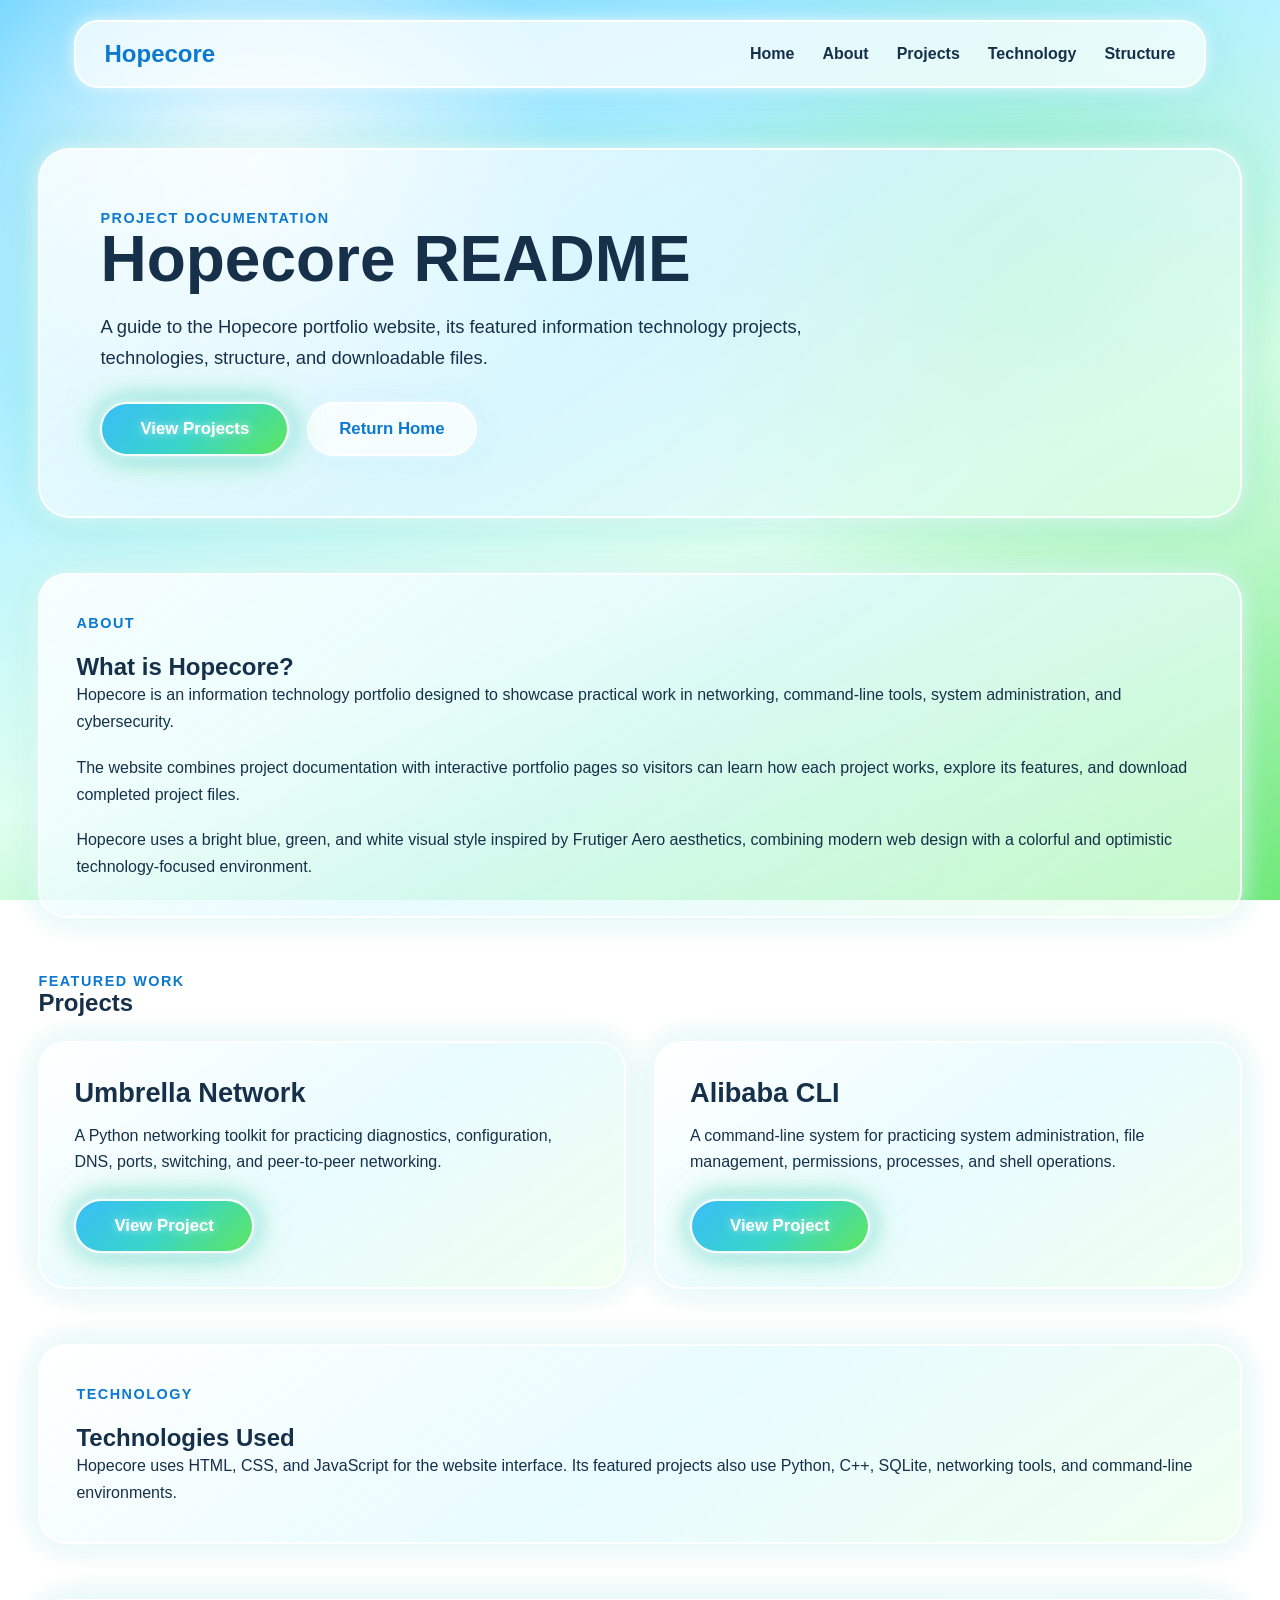
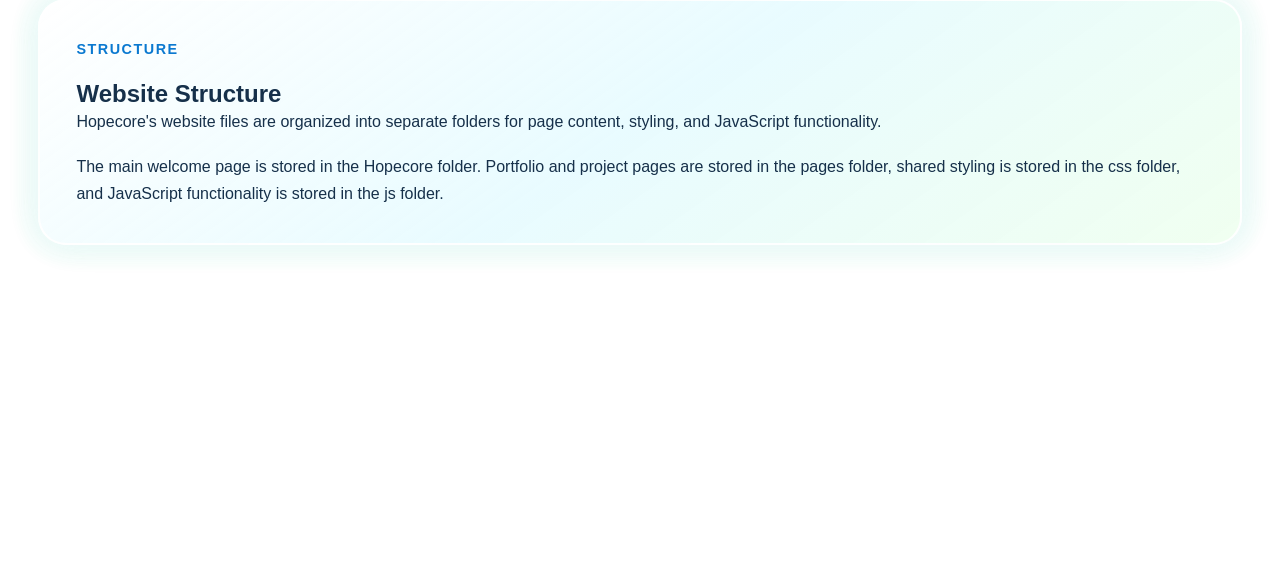
==== readme.html @ a3d198f1 "Initial Hopecore website" ====
<!DOCTYPE html>
<html lang = "en">

<head>
    <meta charset="UTF-8">
    <meta name="viewport" content="width=device-width, initial-scale=1.0">

    <meta
        name="description"
        content="Hopecore README - Learn about the Hopecore portfolio,
        its featured projects, technologies, structure, and project downloads."
    >

    <title>Hopecore | README</title>

    <link rel="stylesheet" href="css/styles.css">
</head>

<body>

    <!-- ====================
          HEADER
          ==================== -->

    <header class="site-header">

        <div class="header-container">
            <a href="pages/portfolio.html" class="site-logo">
                Hopecore
            </a>

            <nav class="main-navigation" aria-label="Main navigation">

                <a href="pages/portfolio.html">
                    Home
                </a>

                <a href="#about">
                    About
                </a>

                <a href="#projects">
                    Projects
                </a>

                <a href="#technology">
                    Technology
                </a>

                <a href="#structure">
                    Structure
                </a>

            </nav>

        </div>

    </header>

    <!-- ====================
          MAIN 
          ==================== -->

    <main class="readme-page">

        <!-- ====================
          HERO 
          ==================== -->

        <section class="hero-section">

            <div class="hero-content">

                <p class="section-label">
                    Project Documentation
                </p>

                <h1>
                    Hopecore README
                </h1>

                <p class="hero-description">
                    A guide to the Hopecore portfolio website,
                    its featured information technology projects,
                    technologies, structure, and downloadable files.
                </p>

                <div class="hero-buttons">
                    <a href="#projects" class="primary-button">
                        View Projects
                    </a>

                    <a href="pages/portfolio.html" class="secondary-button">
                        Return Home
                    </a>
                </div>

            </div>
            
        </section>

        <!-- ====================
          ABOUT
          ==================== -->

        <section id="about" class="content-section">

            <div class="section-container glass-panel readme-panel">

                <p class="section-label">
                    About
                </p>

                <h2>
                    What is Hopecore?
                </h2>

                <p>
                    Hopecore is an information technology portfolio
                    designed to showcase practical work in networking,
                    command-line tools, system administration,
                    and cybersecurity.
                </p>

                <p>
                    The website combines project documentation with
                    interactive portfolio pages so visitors can learn
                    how each project works, explore its features,
                    and download completed project files.
                </p>

                <p>
                    Hopecore uses a bright blue, green, and white
                    visual style inspired by Frutiger Aero aesthetics,
                    combining modern web design with a colorful and
                    optimistic technology-focused environment.
                </p>

            </div>

        </section>

        <!-- ====================
             PROJECT
             ==================== -->
        
        <section id="projects" class="content-section">
            
            <div class="section-container">

                <p class="section-label">
                    Featured work
                </p>

                <h2>
                    Projects
                </h2>

                <div class="readme-projects-grid">

                <!-- Umbrella Network -->
                
                <article class="glass-card project-card">

                    <h3>
                        Umbrella Network
                    </h3>

                    <p>
                        A Python networking toolkit for practicing diagnostics,
                        configuration, DNS, ports, switching, and peer-to-peer networking.
                    </p>

                    <a href="pages/umbrella-network.html" class="primary-button">
                        View Project
                    </a>

                </article>

                <!-- Alibaba CLI -->
                
                <article class="glass-card project-card">

                    <h3>
                        Alibaba CLI
                    </h3>

                    <p>
                        A command-line system for practicing system administration,
                        file management, permissions, processes, and shell operations.
                    </p>

                    <a href="pages/alibaba-cli.html" class="primary-button">
                        View Project
                    </a>

                </article>

                </div>

            </div>
        
        </section>

        <!-- ====================
             TECHNOLOGY 
             ==================== -->
        
        <section id="technology" class="content-section">

            <div class="section-container glass-panel readme-panel">

                <p class="section-label">
                    Technology
                </p>

                <h2>
                    Technologies Used
                </h2>

                <p>
                    Hopecore uses HTML, CSS, and JavaScript for the website interface.
                    Its featured projects also use Python, C++, SQLite,
                    networking tools, and command-line environments.
                </p>
            </div>
        </section>

        <!-- ====================
             STRUCTURE
             ==================== -->

        <section id="structure" class="content-section">

            <div class="section-container glass-panel readme-panel">

                <p class="section-label">
                    Structure
                </p>

                <h2>
                    Website Structure
                </h2>

                <p>
                    Hopecore's website files are organized into separate folders
                    for page content, styling, and JavaScript functionality.
                </p>

                <p>
                    The main welcome page is stored in the Hopecore folder.
                    Portfolio and project pages are stored in the pages folder,
                    shared styling is stored in the css folder, and JavaScript
                    functionality is stored in the js folder.
                </p>

            </div>

        </section>

</main>

<script src="js/script.js"></script>

</body>

</html>
---- css/styles.css ----
/* =========================
   HOPECORE - GLOBAL STYLES
   Frutiger Aero inspired
   Blue • Green • White
   ========================= */

/* ---------- Color Palette ---------- */

:root {
    --sky-blue: #39bdf8;
    --deep-blue: #0b79d0;
    --soft-blue: #dff6ff;

    --fresh-green: #5ee65e;
    --deep-green: #1ca64c;
    --soft-green: #e9ffe9;

    --white: #ffffff;
    --glass-white: rgba(255, 255, 255, 0.72);

    --text-dark: #16304a;

    --blue-glow: rgba(57, 189, 248, 0.65);
    --green-glow: rgba(94, 230, 94, 0.55);
    --white-glow: rgba(255, 255, 255, 0.9);
}

/* ---------- Reset ---------- */

* {
    margin: 0;
    padding: 0;
    box-sizing: border-box;
}

/* ---------- Page ---------- */

html,
body {
    min-height: 100%;
}

body {
    font-family: Arial, Helvetica, sans-serif;

    color: var(--text-dark);

    background:
        radial-gradient(
            circle at 20% 20%,
            rgba(255, 255, 255, 0.95),
            transparent 25%
        ),

        radial-gradient(
            circle at 80% 30%,
            rgba(94, 230, 94, 0.35),
            transparent 30%
        ),

        linear-gradient(
            160deg,
            #79d8ff 0%,
            #b8f3ff 35%,
            #dffff0 60%,
            #6ee978 100%
        );

    background-attachment: fixed;

    min-height: 100vh;

}

/* ---------- Welcome Page ---------- */

.welcome-page {
    min-height: 100vh;

    display: flex;
    justify-content: center;
    align-items: center;

    padding: 40px 20px;
}

/* ---------- Main Glass Panel ---------- */

.welcome-panel {
    width: min(700px, 92%);
    padding: 70px 50px;

    text-align: center;

    background: linear-gradient(
        145deg,
        rgba(255, 255, 255, 0.88),
        rgba(224, 250, 255, 0.68),
        rgba(225, 255, 232, 0.72)
    );

    border: 2px solid rgba(255, 255, 255, 0.9);

    border-radius: 32px;

    backdrop-filter: blur(18px);
    -webkit-backdrop-filter: blur(18px);

    box-shadow: 
        0 0 25px var(--white-glow),
        0 0 45px var(--blue-glow),
        0 0 70px var(--green-glow),
        inset 0 0 30px rgba(255, 255, 255, 0.75);

    position: relative;
    overflow: hidden;
}

/* ---------- Soft Shine Inside Panel ---------- */

.welcome-panel::before {
    content: "";

    position: absolute;

    width: 260px;
    height: 260px;

    top: -120px;
    left: -90px;

    border-radius: 50%;

    background: rgba(255, 255, 255, 0.65);

    filter: blur(35px);

    pointer-events: none;
}

/* ---------- Green Glow ---------- */

.welcome-panel::after {
    content: "";

    position: absolute;

    width: 280px;
    height: 280px;

    bottom: -150px;
    right: -100px;

    border-radius: 50%;

    background: rgba(94, 230, 94, 0.3);

    filter: blur(40px);

    pointer-events: none;
}

/* ---------- Heading ---------- */

.welcome-panel h1 {
    position: relative;
    z-index: 1;

    margin-bottom: 18px;

    font-size: clamp(3rem, 8vw, 5rem);
    font-weight: 700;

    color: var(--white);

    text-shadow:
        0 0 6px rgba(255, 255, 255, 1),
        0 0 14px rgba(57, 189, 248, 0.95),
        0 0 28px rgba(57, 189, 248, 0.8),
        0 0 45px rgba(94, 230, 94, 0.65);
}

/* ---------- Subtitle ---------- */

.welcome-panel p {
    position: relative;
    z-index: 1;

    margin-bottom: 38px;

    font-size: 1.15rem;
    font-weight: 600;

    line-height: 1.7;
    letter-spacing: 0.5px;

    color: #24526b;

    text-shadow:
        0 1px 0 rgba(255, 255, 255, 0.9),
        0 0 14px rgba(255, 255, 255, 0.65);
}

/* ---------- Main Button ---------- */

.primary-button {
    position: relative;
    z-index: 1;

    display: inline-block;

    padding: 15px 38px;

    border-radius: 999px;

    text-decoration: none;

    font-size: 1.05rem;
    font-weight: 700;

    color: var(--white);

    background: linear-gradient(
        135deg,
        var(--sky-blue),
        #38d5ca,
        var(--fresh-green)
    );

    border: 2px solid rgba(255, 255, 255, 0.95);

    box-shadow:
        0 0 12px rgba(255, 255, 255, 0.95),
        0 0 22px var(--blue-glow),
        0 0 35px var(--green-glow);

    text-shadow: 
        0 0 8px rgba(255, 255, 255, 0.7);

    transition:
        transform 0.25s ease,
        box-shadow 0.25s ease,
        filter 0.25s ease;
}

/* ---------- Button Hover ---------- */

.primary-button:hover {
    transform: translateY(-3px) scale(1.04);

    filter: brightness(1.08);

    box-shadow:
        0 0 16px rgba(255, 255, 255, 1),
        0 0 30px rgba(57, 189, 248, 0.9),
        0 0 48px rgba(94, 230, 94, 0.8);
}

/* ---------- Button Press ---------- */

.primary-button:active {
    transform: translateY(0) scale(0.98);
}

/* ---------- JavaScript Button Press Effect ---------- */

.button-active {
    transform: translateY(0) scale(0.98);
}

/* ---------- Sign-In Button ---------- */

.signin-button {
    width: 100%;
    margin-top: 18px;

    padding: 14px 20px;

    border-radius: 999px;

    cursor: pointer;
}

.signin-button:hover {
    transform: translateY(-3px) scale(1.02);
}

.signin-button:active,
.signin-button.button-active {
    transform: translateY(0) scale(0.98);
}

/* ---------- Page Load Sunlight Effect ---------- */

body {
    opacity: 1;
    filter: brightness(1.8);
}

body::before {
    content: "";

    position: fixed;
    inset: 0;

    z-index: 9999;

    pointer-events: none;

    background:
        radial-gradient(
            circle at 50% 35%,
            rgba(255, 255, 255, 1) 0%,
            rgba(225, 250, 255, 0.95) 18%,
            rgba(184, 243, 255, 0.65) 38%,
            rgba(94, 230, 94, 0.18) 65%,
            transparent 85%
        );

    opacity: 1;

    transition:
        opacity 1.2s ease,
        transform 1.2s ease;

    transform: scale(1.08);
}

body.page-loaded {
    filter: brightness(1);

    transition: filter 1.1s ease;
}

body.page-loaded::before {
    opacity: 0;
    transform: scale(1.25);
}

/* =========================
   PORTFOLIO PAGE
   ========================= */

.portfolio-page {
    width: min(1400px, 94%);
    margin: 0 auto;
    padding: 40px 0 80px;
}

/* ---------- Header ---------- */

.site-header {
    width: 100%;
    padding: 20px 3%;
}

.header-container {
    width: min(1400px, 94%);
    margin: 0 auto;

    display: flex;
    align-items: center;
    justify-content: space-between;

    gap: 30px;

    padding: 18px 28px;

    background: var(--glass-white);

    border: 2px solid rgba(255, 255, 255, 0.9);
    border-radius: 24px;

    backdrop-filter: blur(18px);
    -webkit-backdrop-filter: blur(18px);

    box-shadow: 
        0 0 18px var(--white-glow),
        0 0 28px rgba(57, 189, 248, 0.35);
}

.site-logo {
    color: var(--deep-blue);

    font-size: 1.5rem;
    font-weight: 800;

    text-decoration: none;
}

.main-navigation {
    display:flex;
    align-items: center;
    justify-content: flex-end;

    gap: 28px;
}

.main-navigation a {
    color:var(--text-dark);
    
    font-weight: 700;
    text-decoration: none;
}

/* ---------- Sections ---------- */

.content-section {
    margin-top: 55px;
}

.section-heading {
    margin-bottom: 22px;
}

.section-heading h2 {
    margin: 6px 0 10px;

    font-size: clamp(1.8rem, 3vw, 2.6rem);
}

.section-label {
    color: var(--deep-blue);
    
    font-size: 0.9rem;
    font-weight: 800;

    text-transform: uppercase;
    letter-spacing: 1.5px;
}

.hero-section {
    position: relative;

    min-height: 360px;

    display: flex;
    align-items: center;

    padding: 60px;
    
    border-radius: 32px;

    background: linear-gradient(
        145deg,
        rgba(255, 255, 255, 0.82),
        rgba(223, 246, 255, 0.72),
        rgba(223, 255, 233, 0.68)
    );

    border: 2px solid rgba(255, 255, 255, 0.9);

    box-shadow: 
        0 0 22px rgba(255, 255, 255, 0.8),
        0 0 38px rgba(57, 189, 248, 0.25),
        0 0 42px rgba(94, 230, 94, 0.2);

    overflow: hidden;
}

.hero-content {
    position: relative;
    z-index: 2;

    max-width: 800px;
}

.hero-label {
    margin-bottom: 10px;

    color: var(--deep-blue);

    font-size: 0.95rem;
    font-weight: 800;

    text-transform: uppercase;
    letter-spacing: 1.5px;
}

.hero-section h1 {
    margin-bottom: 18px;

    font-size: clamp(2.8rem, 5vw, 4.8rem);

    line-height: 1.05;
}

.hero-description {
    max-width: 760px;

    margin-bottom: 28px;

    font-size: 1.15rem;
    line-height: 1.7;
}

.hero-buttons {
    display: flex;
    align-items: center;

    gap: 18px;
}

.secondary-button {
    display: inline-block;

    padding: 15px 30px;

    border-radius: 999px;

    color: var(--deep-blue);

    background: rgba(255, 255, 255, 0.72);

    border: 2px solid rgba(255, 255, 255, 0.95);

    text-decoration: none;

    font-size: 1.05rem;
    font-weight: 700;

    box-shadow: 
        0 0 16px rgba(255, 255, 255, 0.8),
        0 0 22px rgba(57, 189, 248, 0.25);

    transition:
        transform 0.25s ease,
        box-shadow 0.25s ease;
}

.secondary-button:hover {
    transform: translateY(-3px);

    box-shadow: 
        0 0 20px rgba(255, 255, 255, 1),
        0 0 30px rgba(57, 189, 248, 0.4);
}

/* ---------- Shared Glass ---------- */

.glass-panel,
.glass-card {
    background: linear-gradient(
        145deg,
        rgba(255, 255, 255, 0.86),
        rgba(224, 250, 255, 0.72),
        rgba(233, 255, 233, 0.68)
    );

    border: 2px solid rgba(255, 255, 255, 0.9);

    border-radius: 28px;

    backdrop-filter: blur(18px);
    -webkit-backdrop-filter: blur(18px);

    box-shadow:
        0 0 28px rgba(255, 255, 255, 0.8),
        0 0 30px rgba(57, 189, 248, 0.2),
        0 0 35px rgba(94, 230, 94, 0.15);
}

/* ---------- About ---------- */

.about-panel {
    padding: 36px;
}

.about-panel p {
    margin-bottom: 18px;
    line-height: 1.7;
}

.about-panel p:last-child {
    margin-bottom: 0;
}

/* ---------- Skills ---------- */

.skills-grid {
    display: grid;

    grid-template-columns: repeat(3, 1fr);

    gap: 24px;
}

.skill-card {
    padding: 30px;
}

.troubleshooting-section .skill-card {
    padding: 34px;
    max-width: 100%;
}

/* ---------- Projects ---------- */

.projects-grid {
    display: grid;

    grid-template-columns: repeat(2, 1fr);

    gap: 28px;
}

.project-card {
    padding: 34px;
    display: flex;
    flex-direction: column;
    height: 100%;
}

.project-card-header {
    display: flex;
    justify-content: space-between;
    align-items: center;
    margin-bottom: 18px;
}

.project-card h3 {
    margin-bottom: 14px;
    font-size: 1.7rem;
}

.project-description {
    margin-bottom: 22px;
    line-height: 1.6;
}

.project-features {
    margin-bottom: 20px;
}

.project-features h4 {
    margin-bottom: 8px;
}

.project-features ul {
    padding-left: 20px;
}

.technology-tags {
    display: flex;
    flex-wrap: wrap;
    gap: 10px;
    margin: 20px 0 24px;
}

.technology-tags span {
    display: inline-block;
    padding: 7px 14px;
    border-radius: 999px;
    background: rgba(255, 255, 255, 0.7);
    border: 1px solid rgba(57, 189, 248, 0.45);
    font-size: 0.9rem;
    font-weight: 700;
}

.project-actions {
    margin-top: auto;
}

/* ---------- Contact ---------- */

.contact-section {
    margin-bottom: 40px;
}

.contact-section .section-heading {
    padding: 38px;
    border-radius: 28px;

    background: linear-gradient(
        145deg,
        rgba(255, 255, 255, 0.84),
        rgba(224, 250, 255, 0.7),
        rgba(233, 255, 233, 0.68)
    );

    border: 2px solid rgba(255, 255, 255, 0.9);

    box-shadow: 
        0 0 24px rgba(255, 255, 255, 0.8),
        0 0 30px rgba(57, 189, 248, 0.2);
}

.contact-section .section-heading p:not(.section-label) {
    margin-bottom: 24px;
    line-height: 1.6;
}

/* =========================
   README PAGE
   ========================= */

.readme-page {
    width: min(1400px, 94%);
    margin: 0 auto;
    padding: 40px 0 80px;
}

.readme-page .hero-section {
    margin-bottom: 55px;
}

.readme-page .section-container {
    width: 100%;
}

.readme-panel {
    padding: 36px;
}

.readme-panel p {
    margin-bottom: 18px;
    line-height: 1.7;
}

.readme-panel p:last-child {
    margin-bottom: 0;
}

.readme-projects-grid {
    display: grid;
    grid-template-columns: repeat(2, 1fr);
    gap: 28px;
    margin-top: 24px;
}

.readme-page .project-card {
    padding: 34px;
    display: flex;
    flex-direction: column;
    height: 100%;
}

.readme-page .project-card p {
    margin-bottom: 24px;
    line-height: 1.6;
}

.readme-page .project-card .primary-button {
    margin-top: auto;
    align-self: flex-start;
}

/* ---------- Responsive ---------- */

@media (max-width: 600px) {

    .welcome-panel {
        padding: 50px 25px;

        border-radius: 24px;
    }

    .welcome-panel p {
        font-size: 1rem;
    }

    .primary-button {
        padding: 14px 32px;
    }

    .portfolio-page {
        width: min(94%, 100%);
        padding-top: 20px;
    }

    .header-container {
        flex-direction: column;
        align-items: flex-start;
    }

    .main-navigation {
        flex-wrap: wrap;
        justify-content: flex-start;
        gap: 14px;
    }

    .hero-section {
        min-height: auto;
        padding: 36px 24px;
    }

    .hero-buttons {
        flex-direction: column;
        align-items: flex-start;
    }

    .skills-grid {
        grid-template-columns: 1fr;
    }

    .projects-grid {
        grid-template-columns: 1fr;
    }

    .about-panel {
        padding: 26px;
    }

    .readme-page {
        width: min(94%, 100%);
        padding-top: 20px;
    }

    .readme-projects-grid {
        grid-template-columns: 1fr;
    }

    .readme-panel {
        padding: 26px;
    }

    .contact-section .section-heading {
        padding: 28px 24px;
    }
}
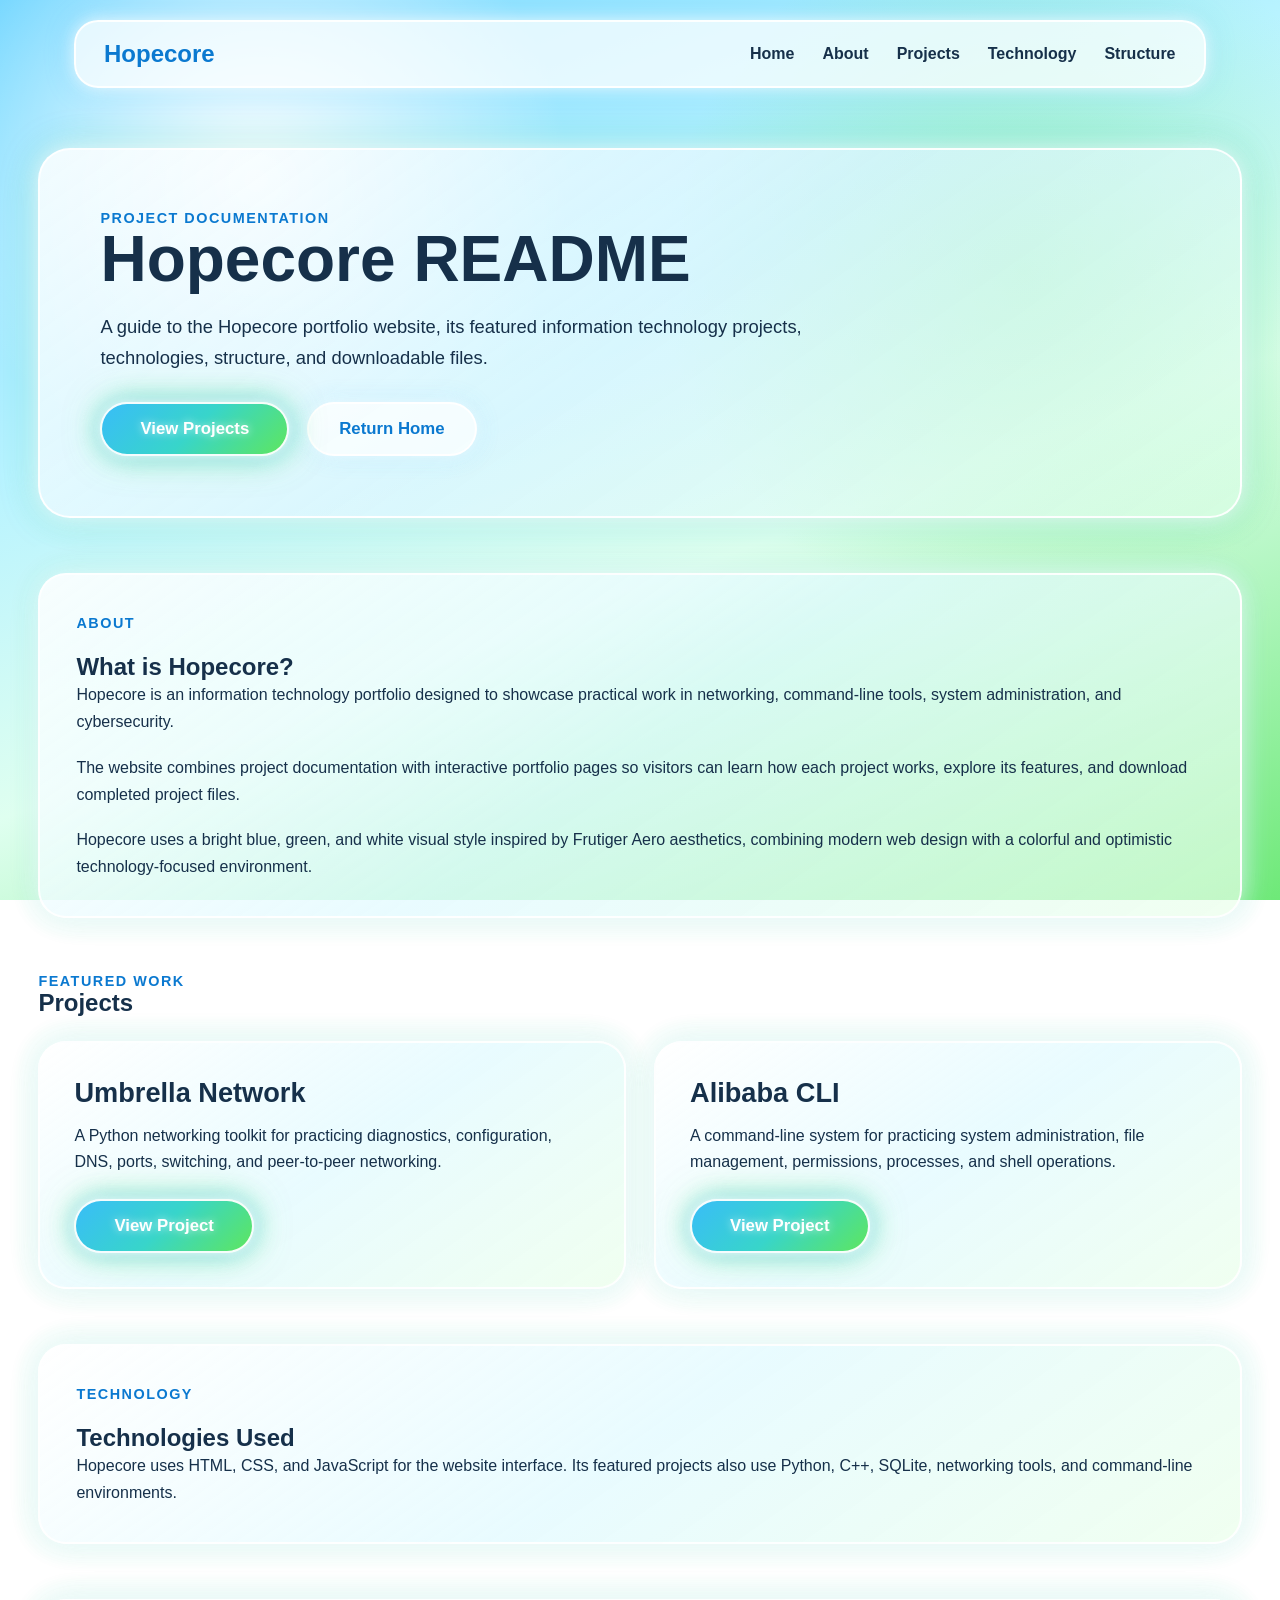
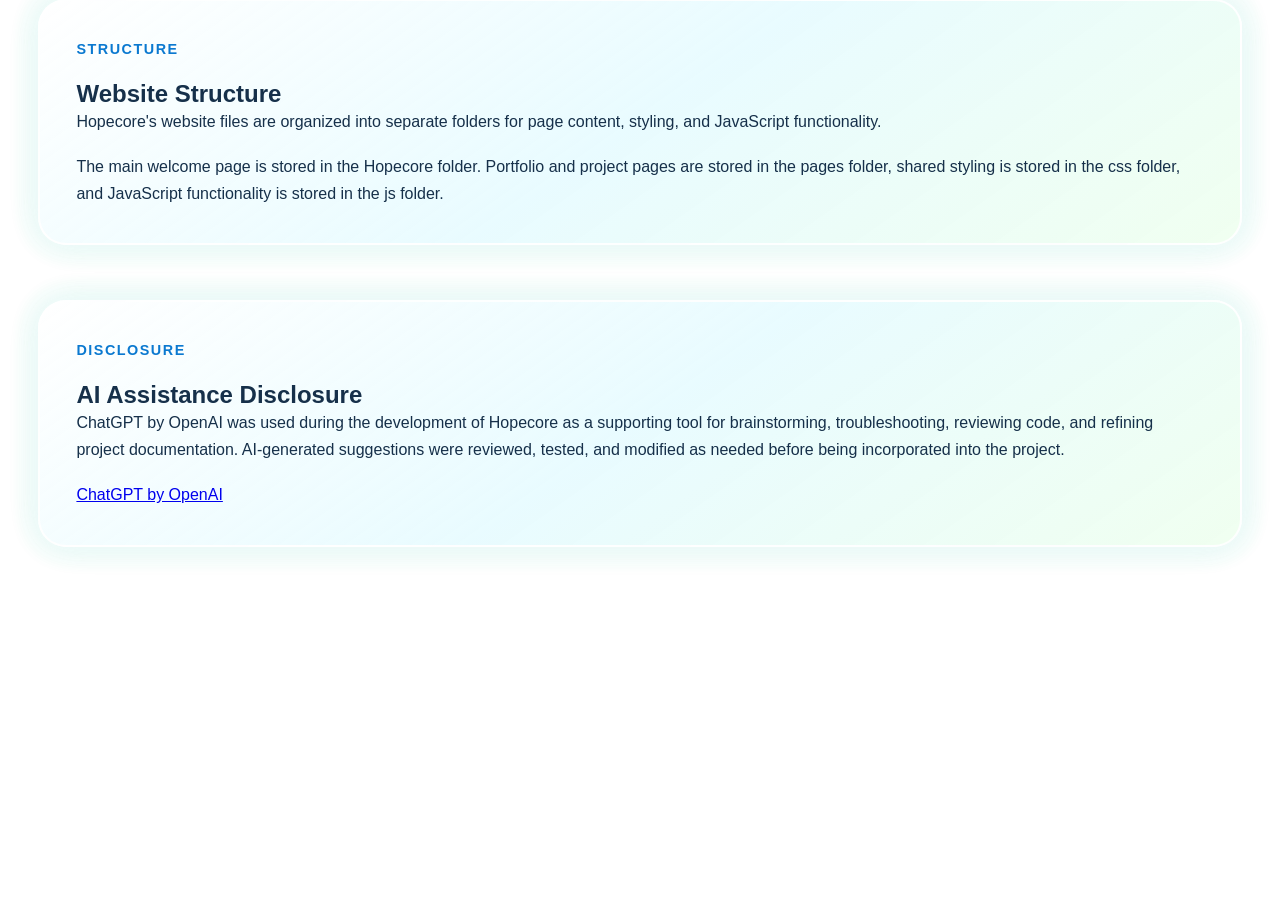
==== commit 8e9703d9: "Add AI assistance disclosure" ====
--- a/readme.html
+++ b/readme.html
@@ -258,6 +258,40 @@
 
         </section>
 
+        <!-- ========================
+             AI ASSISTANCE DISCLOSURE
+             ======================== -->
+        
+        <section id="ai-disclosure" class="content-section">
+
+            <div class="section-container glass-panel readme-panel">
+            
+                <p class="section-label">
+                    Disclosure
+                </p>
+
+                <h2>
+                    AI Assistance Disclosure
+                </h2>
+
+                <p>
+                    ChatGPT by OpenAI was used during the development of Hopecore
+                    as a supporting tool for brainstorming, troubleshooting,
+                    reviewing code, and refining project documentation.
+                    AI-generated suggestions were reviewed, tested, and modified
+                    as needed before being incorporated into the project.
+                </p>
+
+                <p>
+                    <a href="https://chatgpt.com/" target="_blank" rel="noopener noreferrer">
+                        ChatGPT by OpenAI
+                    </a>
+                </p>
+
+            </div>
+
+        </section>
+
 </main>
 
 <script src="js/script.js"></script>
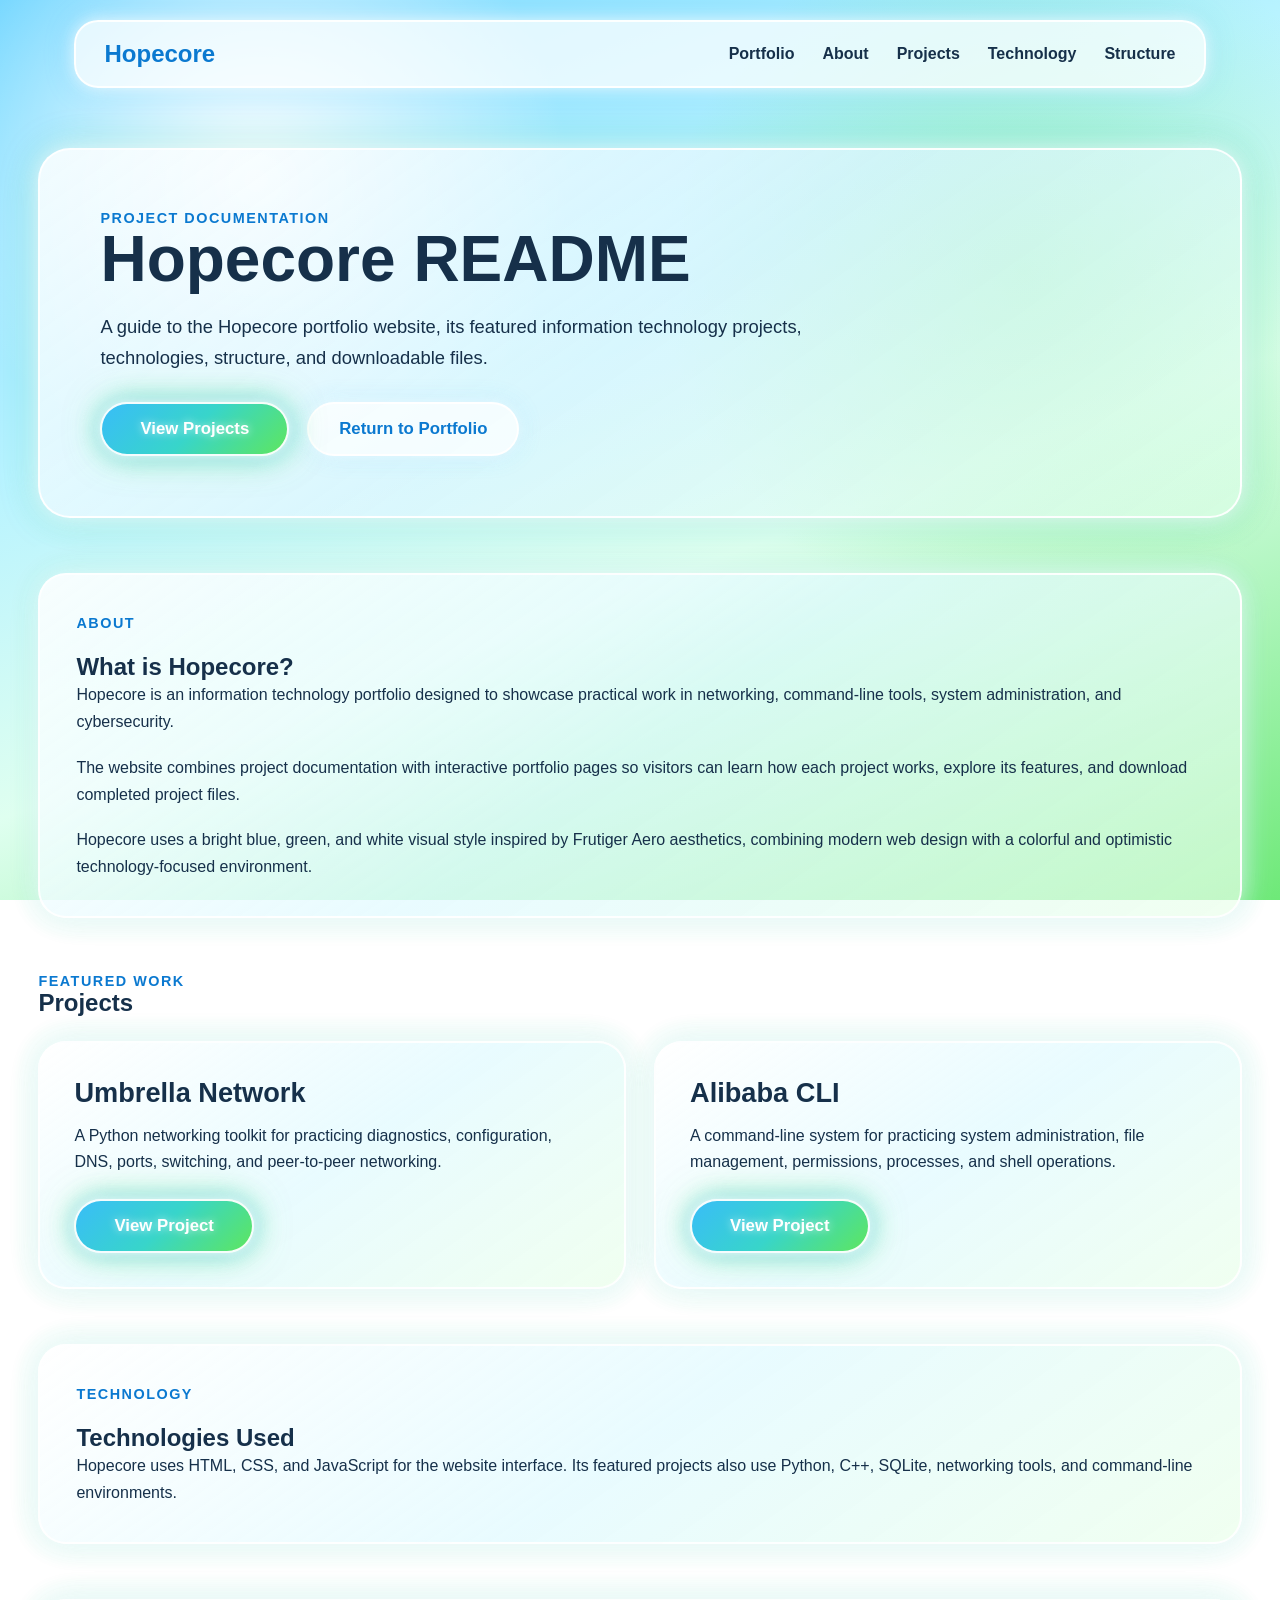
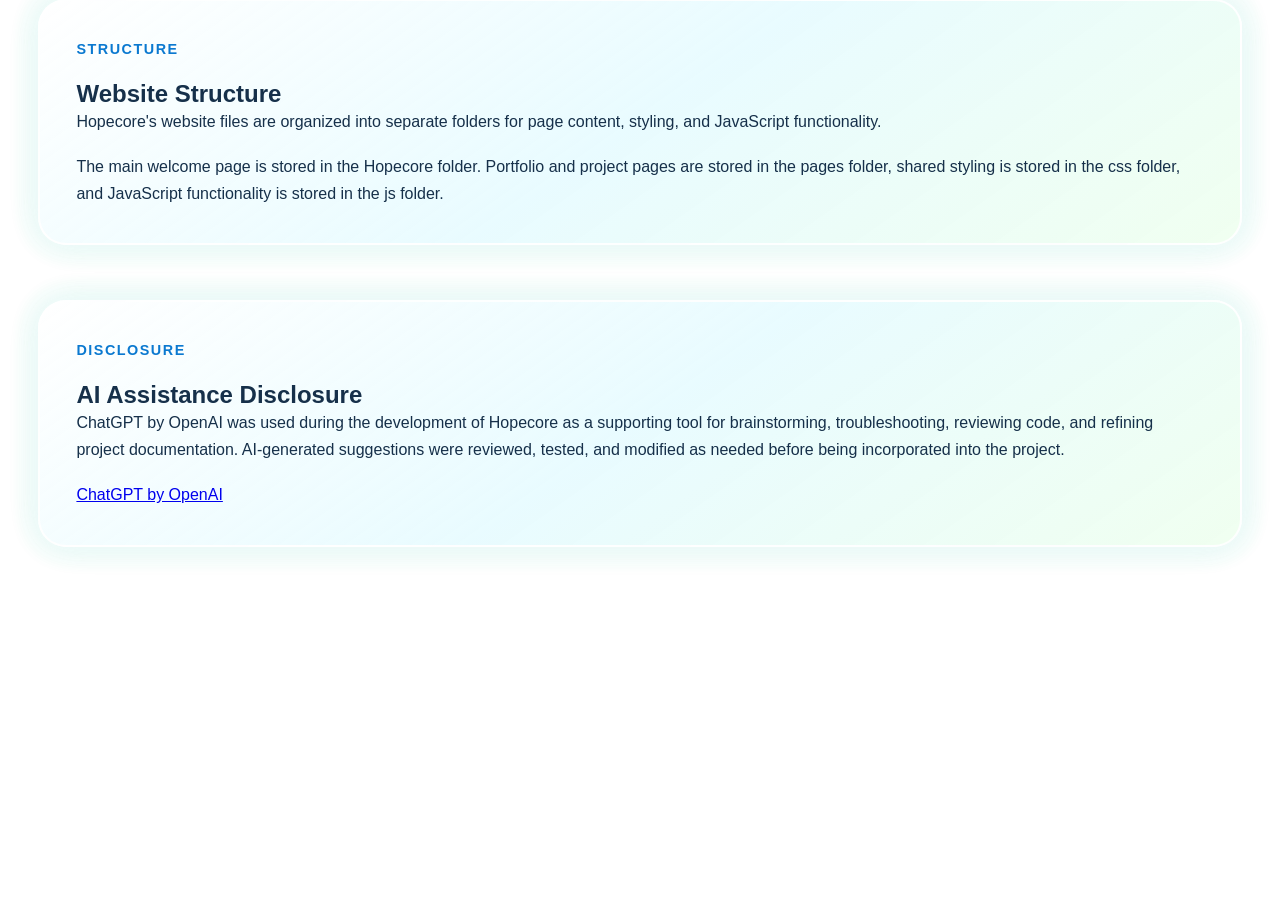
==== commit dd75fd5f: "Remove the sign-in page and simplify portfolio access" ====
--- a/readme.html
+++ b/readme.html
@@ -32,7 +32,7 @@
             <nav class="main-navigation" aria-label="Main navigation">
 
                 <a href="pages/portfolio.html">
-                    Home
+                    Portfolio
                 </a>
 
                 <a href="#about">
@@ -91,7 +91,7 @@
                     </a>
 
                     <a href="pages/portfolio.html" class="secondary-button">
-                        Return Home
+                        Return to Portfolio
                     </a>
                 </div>
 
--- a/css/styles.css
+++ b/css/styles.css
@@ -265,28 +265,6 @@
 /* ---------- JavaScript Button Press Effect ---------- */
 
 .button-active {
-    transform: translateY(0) scale(0.98);
-}
-
-/* ---------- Sign-In Button ---------- */
-
-.signin-button {
-    width: 100%;
-    margin-top: 18px;
-
-    padding: 14px 20px;
-
-    border-radius: 999px;
-
-    cursor: pointer;
-}
-
-.signin-button:hover {
-    transform: translateY(-3px) scale(1.02);
-}
-
-.signin-button:active,
-.signin-button.button-active {
     transform: translateY(0) scale(0.98);
 }
 
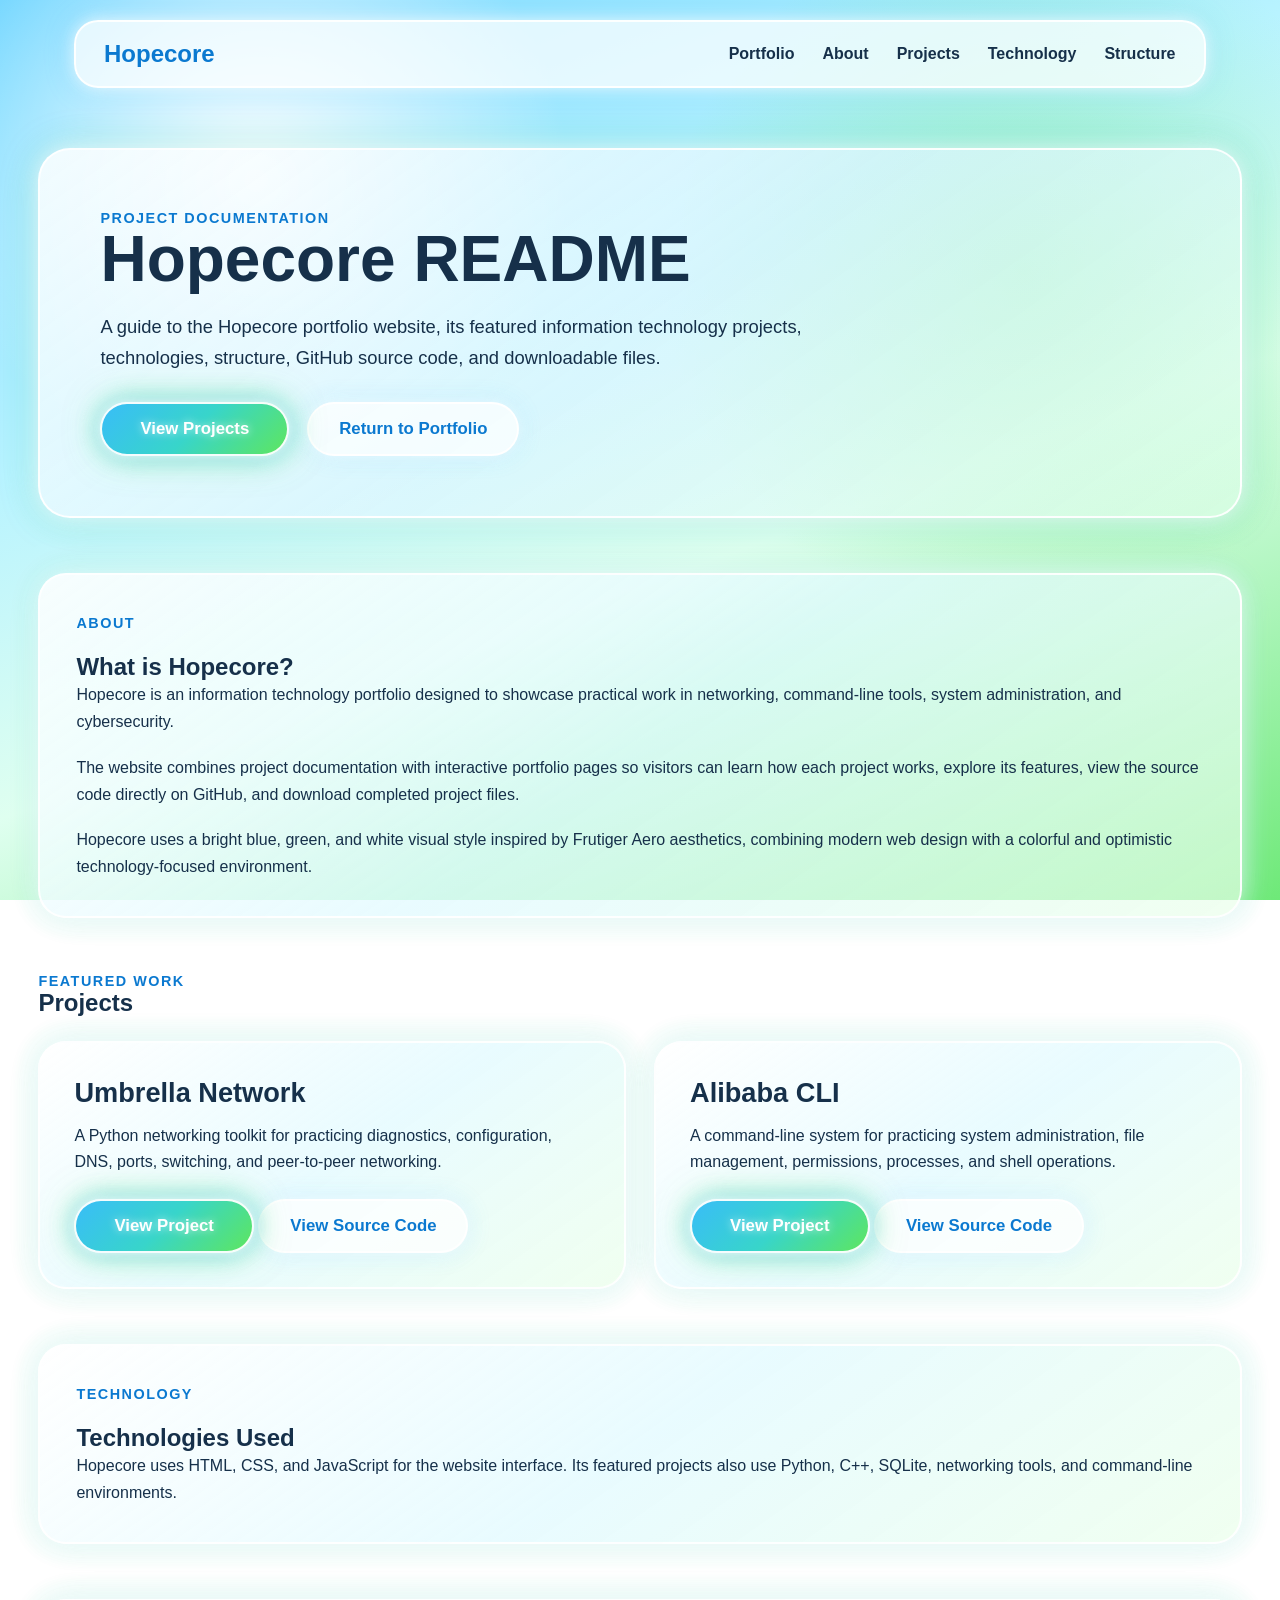
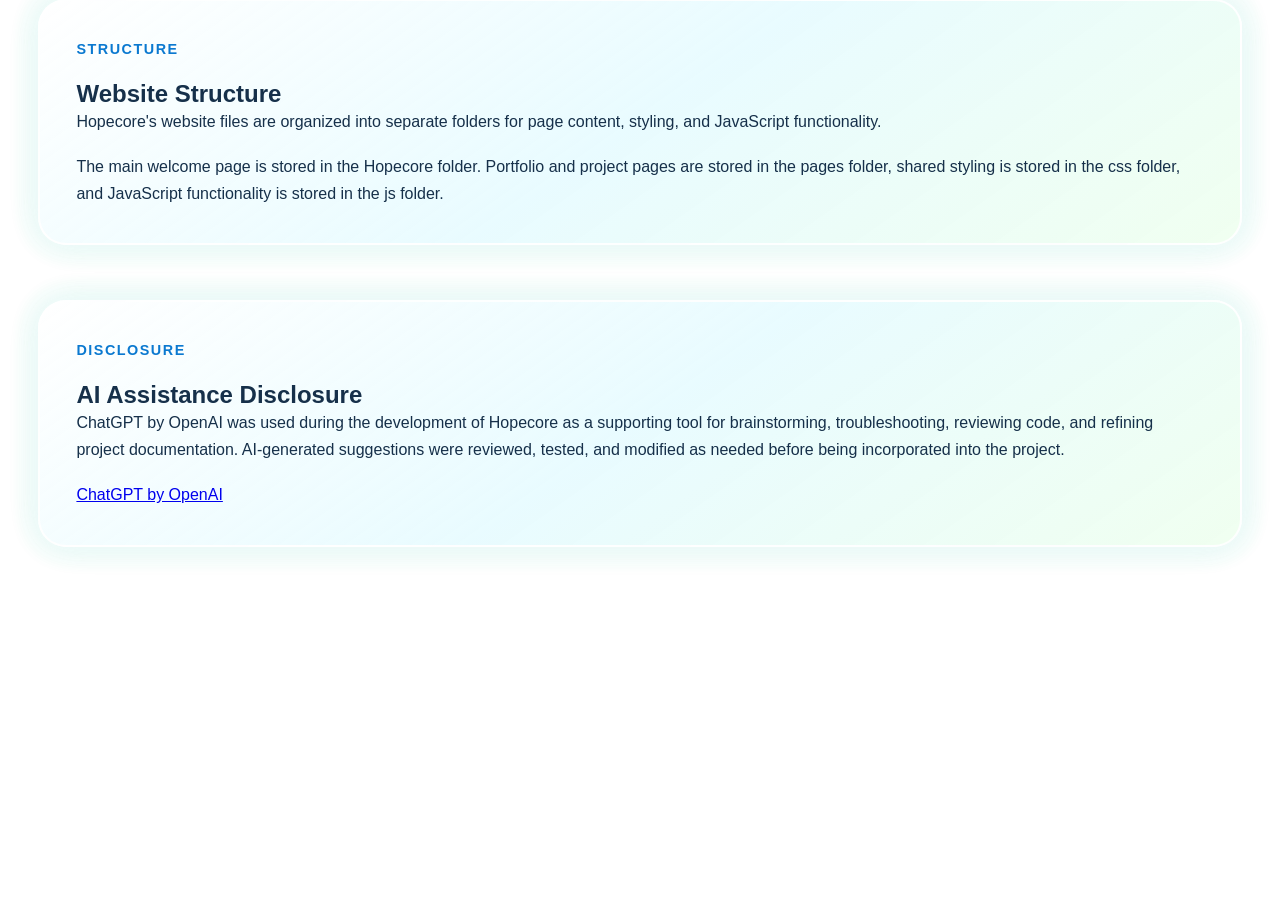
==== commit 3f59ca1f: "Finalize recruiter-facing project links and README" ====
--- a/readme.html
+++ b/readme.html
@@ -8,7 +8,7 @@
     <meta
         name="description"
         content="Hopecore README - Learn about the Hopecore portfolio,
-        its featured projects, technologies, structure, and project downloads."
+        its featured projects, source code, technologies, structure, and project downloads."
     >
 
     <title>Hopecore | README</title>
@@ -82,7 +82,8 @@
                 <p class="hero-description">
                     A guide to the Hopecore portfolio website,
                     its featured information technology projects,
-                    technologies, structure, and downloadable files.
+                    technologies, structure, GitHub source code,
+                    and downloadable files.
                 </p>
 
                 <div class="hero-buttons">
@@ -126,6 +127,7 @@
                     The website combines project documentation with
                     interactive portfolio pages so visitors can learn
                     how each project works, explore its features,
+                    view the source code directly on GitHub,
                     and download completed project files.
                 </p>
 
@@ -170,10 +172,23 @@
                         A Python networking toolkit for practicing diagnostics,
                         configuration, DNS, ports, switching, and peer-to-peer networking.
                     </p>
-
-                    <a href="pages/umbrella-network.html" class="primary-button">
-                        View Project
-                    </a>
+                    
+                    <div class="project-actions">
+
+                        <a href="pages/umbrella-network.html" class="primary-button">
+                            View Project
+                        </a>
+
+                        <a
+                            href="https://github.com/CSCEdarraghj/Umbrella-Network"
+                            class="secondary-button"
+                            target="_blank"
+                            rel="noopener noreferrer"
+                        >
+                            View Source Code
+                        </a>
+
+                    </div>
 
                 </article>
 
@@ -190,9 +205,22 @@
                         file management, permissions, processes, and shell operations.
                     </p>
 
-                    <a href="pages/alibaba-cli.html" class="primary-button">
-                        View Project
-                    </a>
+                    <div class="project-actions">
+
+                        <a href="pages/alibaba-cli.html" class="primary-button">
+                            View Project
+                        </a>
+
+                        <a
+                            href="https://github.com/CSCEdarraghj/Alibaba-CLI"
+                            class="secondary-button"
+                            target="_blank"
+                            rel="noopener noreferrer"
+                        >
+                            View Source Code
+                        </a>
+
+                    </div>
 
                 </article>
 
